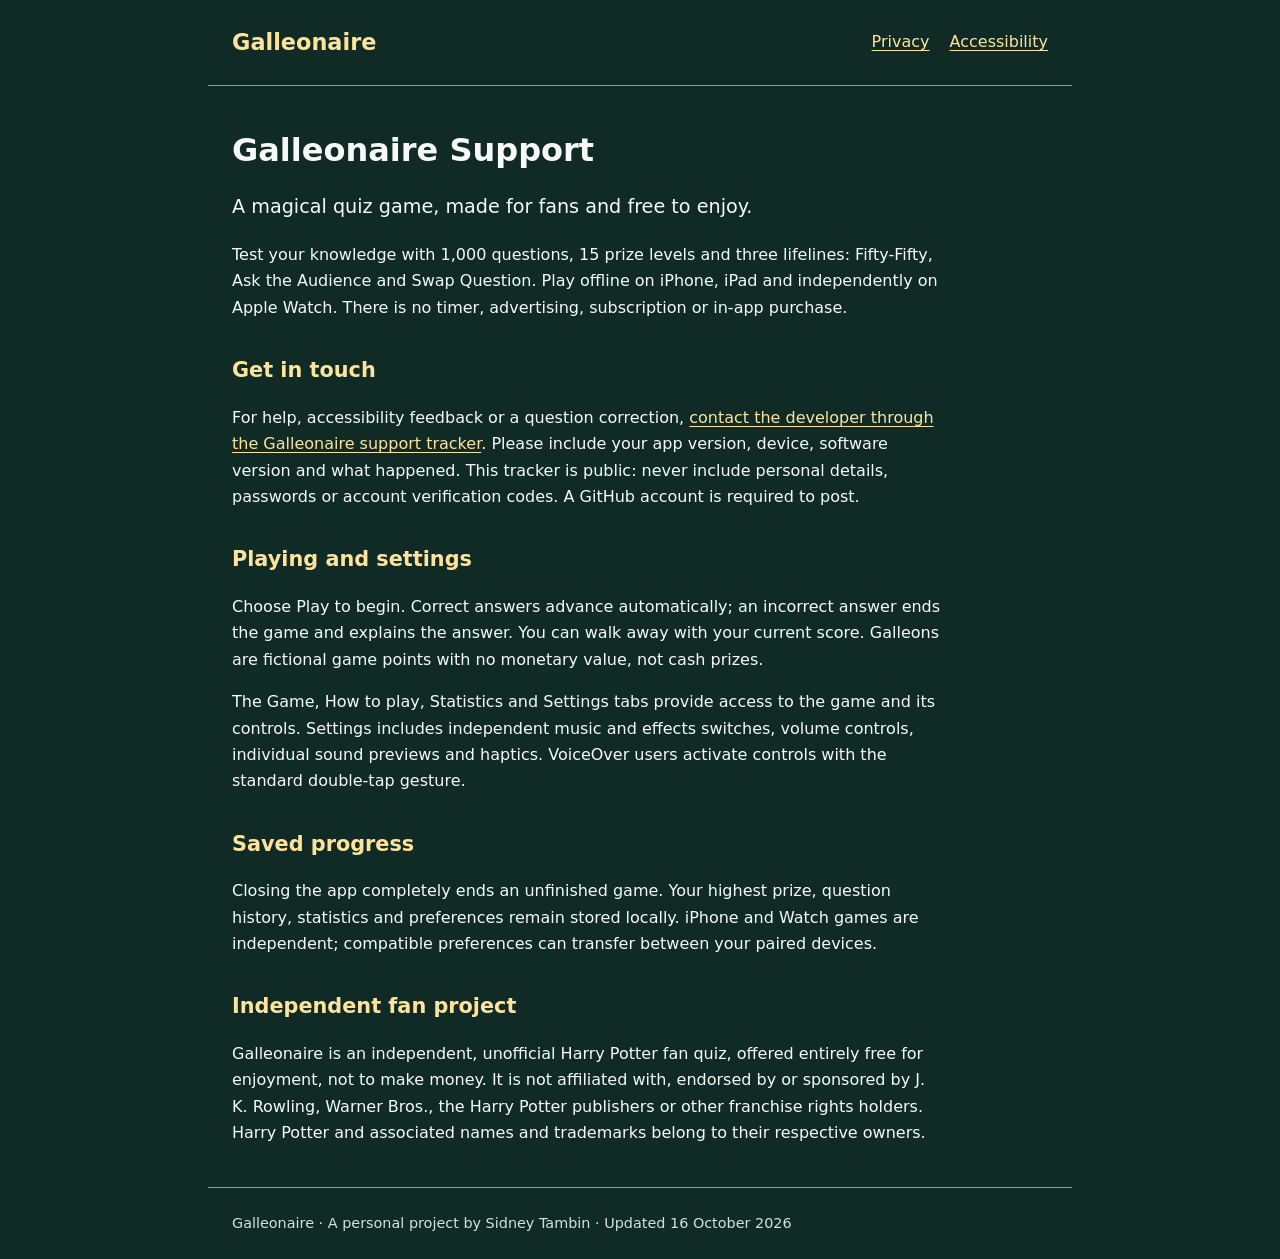
==== index.html @ d3a2fdd5 "Publish Galleonaire support privacy and accessibility information" ====
<!doctype html>
<html lang="en-GB">
<head><meta charset="utf-8"><meta name="viewport" content="width=device-width,initial-scale=1"><title>Galleonaire - Support</title><link rel="stylesheet" href="style.css"></head>
<body><header><a href="index.html">Galleonaire</a><nav aria-label="Information"><a href="privacy.html">Privacy</a><a href="accessibility.html">Accessibility</a></nav></header>
<main><h1>Galleonaire Support</h1><p class="lead">A magical quiz game, made for fans and free to enjoy.</p>
<p>Test your knowledge with 1,000 questions, 15 prize levels and three lifelines: Fifty-Fifty, Ask the Audience and Swap Question. Play offline on iPhone, iPad and independently on Apple Watch. There is no timer, advertising, subscription or in-app purchase.</p>
<h2>Get in touch</h2><p>For help, accessibility feedback or a question correction, <a href="https://github.com/sidneytambin-maker/galleonaire-apple/issues/new">contact the developer through the Galleonaire support tracker</a>. Please include your app version, device, software version and what happened. This tracker is public: never include personal details, passwords or account verification codes. A GitHub account is required to post.</p>
<h2>Playing and settings</h2><p>Choose Play to begin. Correct answers advance automatically; an incorrect answer ends the game and explains the answer. You can walk away with your current score. Galleons are fictional game points with no monetary value, not cash prizes.</p>
<p>The Game, How to play, Statistics and Settings tabs provide access to the game and its controls. Settings includes independent music and effects switches, volume controls, individual sound previews and haptics. VoiceOver users activate controls with the standard double-tap gesture.</p>
<h2>Saved progress</h2><p>Closing the app completely ends an unfinished game. Your highest prize, question history, statistics and preferences remain stored locally. iPhone and Watch games are independent; compatible preferences can transfer between your paired devices.</p>
<h2>Independent fan project</h2><p>Galleonaire is an independent, unofficial Harry Potter fan quiz, offered entirely free for enjoyment, not to make money. It is not affiliated with, endorsed by or sponsored by J. K. Rowling, Warner Bros., the Harry Potter publishers or other franchise rights holders. Harry Potter and associated names and trademarks belong to their respective owners.</p></main>
<footer>Galleonaire &middot; A personal project by Sidney Tambin &middot; Updated 16 October 2026</footer></body></html>
---- style.css ----
:root { color-scheme: dark; font-family: system-ui, sans-serif; color: #f7f9f7; background: #102b25; }
* { box-sizing: border-box; }
body { margin: 0; line-height: 1.65; }
header, main, footer { max-width: 54rem; margin-inline: auto; padding: 1.5rem; }
header { display: flex; flex-wrap: wrap; align-items: center; justify-content: space-between; gap: 1rem; border-bottom: 1px solid #83a397; }
header > a { font-size: 1.4rem; font-weight: 750; text-decoration: none; }
nav { display: flex; flex-wrap: wrap; gap: 1.25rem; }
a { color: #ffe39b; text-underline-offset: .2em; overflow-wrap: anywhere; }
a:focus-visible { outline: 3px solid #fff; outline-offset: 5px; }
h1 { font-size: 2rem; line-height: 1.2; }
h2 { margin-top: 2rem; font-size: 1.3rem; color: #ffe39b; }
p { max-width: 70ch; }
.lead { font-size: 1.2rem; }
footer { border-top: 1px solid #83a397; font-size: .9rem; color: #d4e2dc; }
@media (prefers-reduced-motion: reduce) { * { scroll-behavior: auto; } }
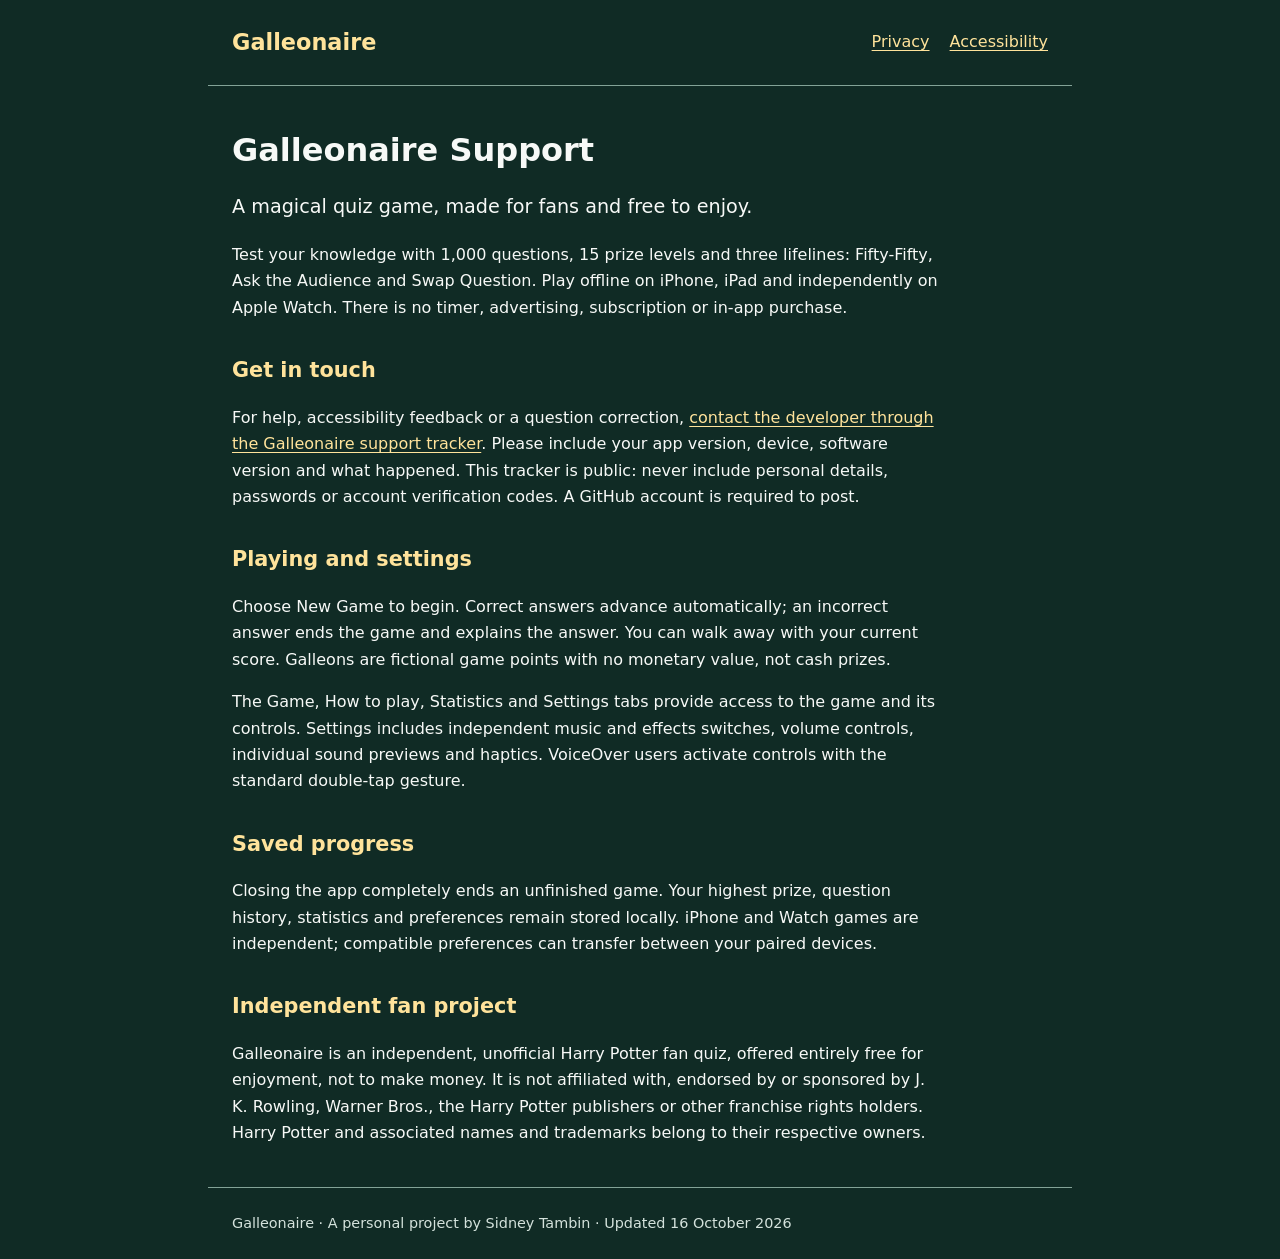
==== commit d9af2437: "Match support instructions to the New Game control" ====
--- a/index.html
+++ b/index.html
@@ -5,7 +5,7 @@
 <main><h1>Galleonaire Support</h1><p class="lead">A magical quiz game, made for fans and free to enjoy.</p>
 <p>Test your knowledge with 1,000 questions, 15 prize levels and three lifelines: Fifty-Fifty, Ask the Audience and Swap Question. Play offline on iPhone, iPad and independently on Apple Watch. There is no timer, advertising, subscription or in-app purchase.</p>
 <h2>Get in touch</h2><p>For help, accessibility feedback or a question correction, <a href="https://github.com/sidneytambin-maker/galleonaire-apple/issues/new">contact the developer through the Galleonaire support tracker</a>. Please include your app version, device, software version and what happened. This tracker is public: never include personal details, passwords or account verification codes. A GitHub account is required to post.</p>
-<h2>Playing and settings</h2><p>Choose Play to begin. Correct answers advance automatically; an incorrect answer ends the game and explains the answer. You can walk away with your current score. Galleons are fictional game points with no monetary value, not cash prizes.</p>
+<h2>Playing and settings</h2><p>Choose New Game to begin. Correct answers advance automatically; an incorrect answer ends the game and explains the answer. You can walk away with your current score. Galleons are fictional game points with no monetary value, not cash prizes.</p>
 <p>The Game, How to play, Statistics and Settings tabs provide access to the game and its controls. Settings includes independent music and effects switches, volume controls, individual sound previews and haptics. VoiceOver users activate controls with the standard double-tap gesture.</p>
 <h2>Saved progress</h2><p>Closing the app completely ends an unfinished game. Your highest prize, question history, statistics and preferences remain stored locally. iPhone and Watch games are independent; compatible preferences can transfer between your paired devices.</p>
 <h2>Independent fan project</h2><p>Galleonaire is an independent, unofficial Harry Potter fan quiz, offered entirely free for enjoyment, not to make money. It is not affiliated with, endorsed by or sponsored by J. K. Rowling, Warner Bros., the Harry Potter publishers or other franchise rights holders. Harry Potter and associated names and trademarks belong to their respective owners.</p></main>
